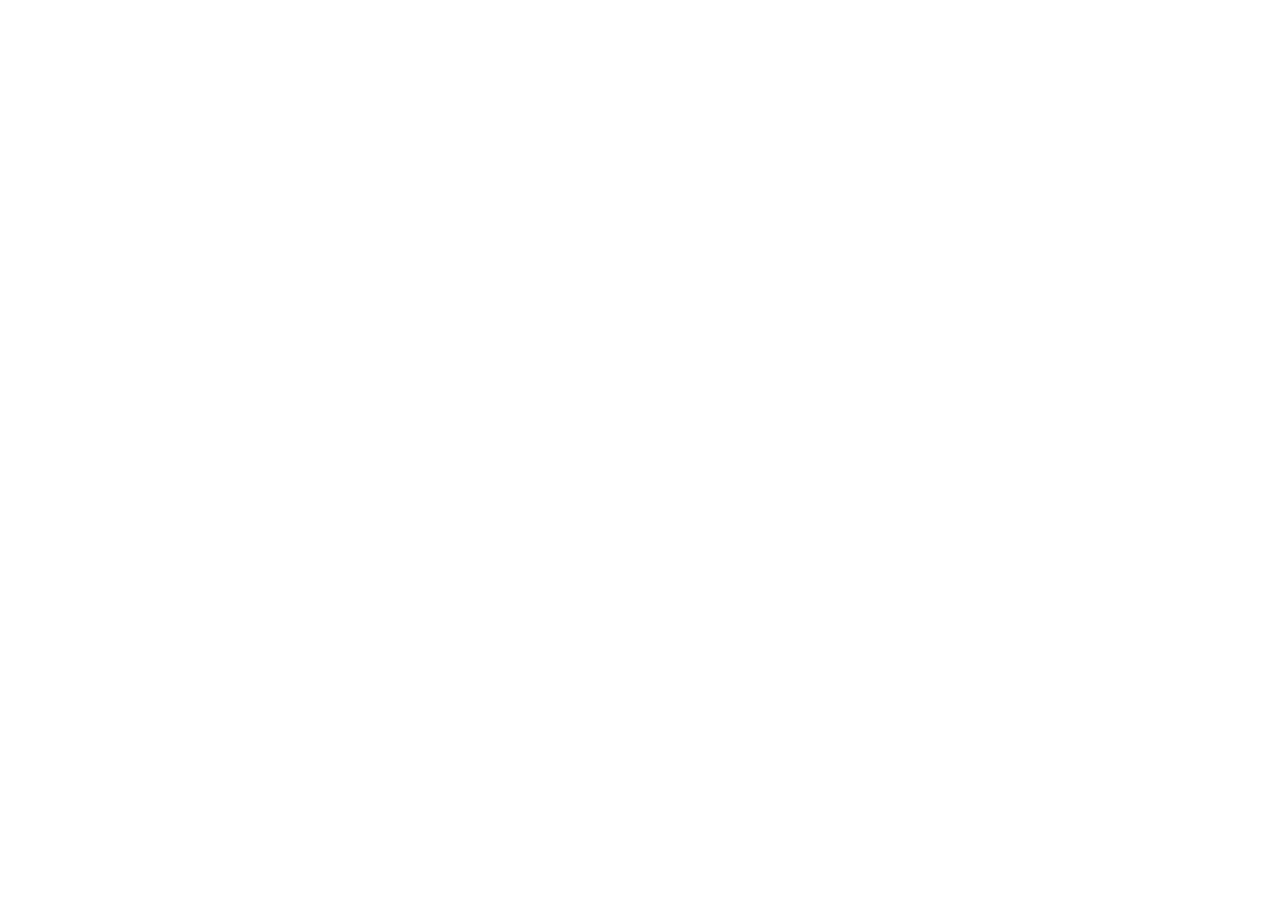
==== sample/index.html @ fa1d769b "docs: add browser sample" ====
<!doctype html>
<html lang="ja">
<head>
  <meta charset="utf-8">
  <meta name="viewport" content="width=device-width, initial-scale=1">
  <title>AppShell sample</title>
  <link rel="stylesheet" href="../src/00_tokens.css">
  <link rel="stylesheet" href="../src/ui-shell.css">
  <link rel="stylesheet" href="./sample.css">
</head>
<body>
  <div id="app-shell-root"></div>

  <script src="../src/shell_types.js"></script>
  <script src="../src/shell_events.js"></script>
  <script src="../src/shell_dom.js"></script>
  <script src="../src/shell_layout.js"></script>
  <script src="../src/shell_regions.js"></script>
  <script src="../src/shell_tabs.js"></script>
  <script src="../src/shell_activitybar.js"></script>
  <script src="../src/shell_shortcuts.js"></script>
  <script src="../src/app_shell.js"></script>
  <script src="./sample.js"></script>
</body>
</html>
---- src/00_tokens.css ----
.zui-shell {
  --surface-page: #fffefe;
  --surface-page2: #fcfcfc;
  --surface-base: #f2f2f2;
  --surface-subtle: #ffffff;
  --surface-hover: #ececf4;
  --surface-sidebar: #292941;
  --surface-workspace: #f7f5ff;
  --surface-workspace-rail: #e3e3f3;
  --surface-activity-icon: #474764;

  --text-primary: #4b4e63;
  --text-secondary: #9ca0b5;
  --text-muted: #767b93;
  --text-on-dark: #ffffff;

  --brand-700: #5e1ef6;
  --brand-600: #5e1ef6;
  --brand-100: #ebe6ff;
  --brand-500: #ec3691;

  --border-default: #c8cad8;
  --border-divider: #e4e6ef;

  --alpha-shadow-06: rgba(0, 0, 0, 0.06);
  --shadow-soft-weak: 0 4px 12px var(--alpha-shadow-06);

  --zui-font-sans: system-ui, -apple-system, "Segoe UI", Roboto, "Noto Sans JP", sans-serif;
  --zui-font-mono: ui-monospace, SFMono-Regular, Menlo, Consolas, monospace;
}
---- src/ui-shell.css ----
.zui-shell {
  --zui-activitybar-width: 52px;
  --zui-sidebar-width: 280px;
  --zui-right-panel-width: 320px;
  --zui-bottom-panel-height: 220px;
  --zui-topbar-height: 40px;
  --zui-statusbar-height: 24px;
  --zui-topbar-track: 0px;
  --zui-activitybar-track: 0px;
  --zui-sidebar-track: 0px;
  --zui-right-panel-track: 0px;
  --zui-bottom-panel-track: 0px;
  --zui-statusbar-track: 0px;

  width: 100%;
  min-width: 0;
  min-height: 100vh;
  display: grid;
  grid-template-columns:
    var(--zui-activitybar-track)
    var(--zui-sidebar-track)
    minmax(0, 1fr)
    var(--zui-right-panel-track);
  grid-template-rows:
    var(--zui-topbar-track)
    minmax(0, 1fr)
    var(--zui-bottom-panel-track)
    var(--zui-statusbar-track);
  grid-template-areas:
    "topbar topbar topbar topbar"
    "activity sidebar main right"
    "activity sidebar bottom right"
    "status status status status";
  overflow: hidden;
  background: var(--surface-workspace);
  color: var(--text-primary);
  font-family: var(--zui-font-sans);
  font-size: 13px;
}

.zui-shell.has-topbar {
  --zui-topbar-track: var(--zui-topbar-height);
}

.zui-shell.has-activitybar {
  --zui-activitybar-track: var(--zui-activitybar-width);
}

.zui-shell.has-statusbar {
  --zui-statusbar-track: var(--zui-statusbar-height);
}

.zui-shell.is-sidebar-visible {
  --zui-sidebar-track: var(--zui-sidebar-width);
}

.zui-shell.is-right-panel-visible {
  --zui-right-panel-track: var(--zui-right-panel-width);
}

.zui-shell.is-bottom-panel-visible {
  --zui-bottom-panel-track: var(--zui-bottom-panel-height);
}

.zui-shell.is-bottom-panel-justify {
  grid-template-areas:
    "topbar topbar topbar topbar"
    "activity sidebar main right"
    "activity bottom bottom bottom"
    "status status status status";
}

.zui-shell__topbar {
  grid-area: topbar;
  min-width: 0;
  display: flex;
  align-items: center;
  justify-content: space-between;
  border-bottom: 1px solid var(--border-divider);
  background: var(--surface-workspace-rail);
}

.zui-shell__activitybar {
  grid-area: activity;
  min-width: 0;
  min-height: 0;
  padding: 5px 3px;
  display: flex;
  flex-direction: column;
  gap: 10px;
  overflow: hidden;
  border-right: 1px solid var(--border-default);
  background: var(--surface-sidebar);
  color: var(--text-on-dark);
  contain: paint;
  isolation: isolate;
}

.zui-shell__sidebar {
  grid-area: sidebar;
  position: relative;
  min-width: 0;
  min-height: 0;
  overflow: hidden;
  border-right: 1px solid var(--border-default);
  background: var(--surface-workspace);
}

.zui-shell__main {
  grid-area: main;
  min-width: 0;
  min-height: 0;
  display: grid;
  grid-template-rows: auto minmax(0, 1fr);
  overflow: hidden;
  background: var(--surface-workspace);
}

.zui-shell__right-panel {
  grid-area: right;
  position: relative;
  min-width: 0;
  min-height: 0;
  overflow: hidden;
  border-left: 1px solid var(--border-default);
  background: var(--surface-workspace-rail);
}

.zui-shell__bottom-panel {
  grid-area: bottom;
  grid-column: 3 / 4;
  position: relative;
  min-width: 0;
  min-height: 0;
  overflow: hidden;
  border-top: 1px solid var(--border-default);
  background: var(--surface-subtle);
}

.zui-shell.is-bottom-panel-justify .zui-shell__bottom-panel {
  grid-column: 2 / 5;
}

.zui-shell__statusbar {
  grid-area: status;
  min-width: 0;
  display: flex;
  align-items: center;
  justify-content: space-between;
  gap: 8px;
  padding: 0 8px;
  overflow: hidden;
  border-top: 1px solid var(--border-divider);
  background: var(--surface-base);
  font-size: 12px;
}

.zui-shell__region-content {
  min-width: 0;
  min-height: 0;
}

.zui-shell__topbar > .zui-shell__region-content,
.zui-shell__statusbar > .zui-shell__region-content {
  flex: 1 1 auto;
  overflow: hidden;
}

.zui-shell__activitybar > .zui-shell__region-content {
  flex: 0 0 auto;
}

.zui-shell__main-content,
.zui-shell__bottom-panel > .zui-shell__region-content,
.zui-shell__right-panel > .zui-shell__region-content,
.zui-shell__sidebar > .zui-shell__region-content {
  width: 100%;
  height: 100%;
  overflow: auto;
}

.zui-shell__tabbar {
  min-width: 0;
  min-height: 40px;
  display: flex;
  align-items: stretch;
  justify-content: space-between;
  overflow: hidden;
  border-bottom: 0;
  background: var(--surface-workspace-rail);
  user-select: none;
}

.zui-shell__tabs {
  min-width: 0;
  display: flex;
  align-items: stretch;
  overflow-x: auto;
  overflow-y: hidden;
  scrollbar-width: thin;
}

.zui-shell__tab {
  flex: 0 1 220px;
  min-width: 120px;
  max-width: 280px;
  height: 40px;
  display: flex;
  align-items: stretch;
  border-right: 1px solid var(--border-divider);
  background: var(--surface-workspace-rail);
}

.zui-shell__tab.is-active {
  position: relative;
  z-index: 1;
  margin-bottom: -1px;
  border-top: 1px solid var(--border-default);
  border-right: 1px solid var(--border-default);
  border-bottom: 1px solid var(--surface-subtle);
  border-left: 1px solid var(--border-default);
  border-top-left-radius: 12px;
  border-top-right-radius: 12px;
  background: var(--surface-subtle);
}

.zui-shell__tab-activate {
  min-width: 0;
  flex: 1 1 auto;
  display: flex;
  align-items: center;
  gap: 8px;
  padding: 0 10px;
  overflow: hidden;
  border: 0;
  border-radius: inherit;
  background: transparent;
  color: inherit;
  font: inherit;
  cursor: pointer;
}

.zui-shell__tab-title {
  min-width: 0;
  flex: 1 1 auto;
  overflow: hidden;
  text-align: left;
  text-overflow: ellipsis;
  white-space: nowrap;
  font-size: 12px;
}

.zui-shell__tab-icon,
.zui-shell__command-icon,
.zui-shell__activity-icon {
  flex: 0 0 auto;
  width: 18px;
  height: 18px;
  display: block;
  object-fit: contain;
}

.zui-shell__tab-dirty {
  flex: 0 0 auto;
  color: var(--brand-500);
  font-size: 15px;
  line-height: 1;
}

.zui-shell__tab-badge,
.zui-shell__activity-badge {
  min-width: 16px;
  padding: 1px 4px;
  border-radius: 8px;
  background: var(--brand-600);
  color: var(--text-on-dark);
  font-size: 10px;
  line-height: 14px;
  text-align: center;
}

.zui-shell__tab-close,
.zui-shell__command,
.zui-shell__activity {
  border: 0;
  font-family: var(--zui-font-sans);
  cursor: pointer;
}

.zui-shell__tab-close {
  flex: 0 0 auto;
  width: 28px;
  padding: 0;
  border-radius: 0 10px 0 0;
  background: transparent;
  color: inherit;
  font-size: 16px;
  opacity: 0.66;
}

.zui-shell__tab-close:hover {
  background: var(--surface-hover);
  opacity: 1;
}

.zui-shell__commands,
.zui-shell__status-items {
  min-width: 0;
  display: flex;
  align-items: center;
  gap: 4px;
}

.zui-shell__tabbar > .zui-shell__commands {
  flex: 0 0 auto;
  padding: 4px 8px;
}

.zui-shell__command {
  min-width: 32px;
  min-height: 32px;
  display: inline-flex;
  align-items: center;
  justify-content: center;
  gap: 6px;
  padding: 4px 8px;
  border-radius: 8px;
  background: transparent;
  color: inherit;
}

.zui-shell__command:hover:not(:disabled) {
  background: var(--surface-hover);
}

.zui-shell__command:disabled {
  cursor: default;
  opacity: 0.45;
}

.zui-shell__activities {
  flex: 1 1 auto;
  min-height: 0;
  display: flex;
  flex-direction: column;
  align-items: stretch;
  gap: 6px;
}

.zui-shell__activity {
  position: relative;
  width: 100%;
  min-height: 50px;
  display: inline-flex;
  align-items: center;
  justify-content: center;
  padding: 3px 2px;
  border: 1px solid transparent;
  border-radius: 16px;
  background: transparent;
  color: var(--text-on-dark);
}

.zui-shell__activity:hover:not(:disabled) {
  background: rgba(255, 255, 255, 0.10);
}

.zui-shell__activity.is-active {
  border-color: var(--brand-600);
  background: var(--surface-subtle);
  box-shadow: var(--shadow-soft-weak);
}

.zui-shell__activity.is-active .zui-shell__activity-icon,
.zui-shell__activity.is-active .zui-shell__activity-fallback {
  background: var(--brand-600);
  color: var(--text-on-dark);
}

.zui-shell__activity-icon,
.zui-shell__activity-fallback {
  width: 32px;
  height: 32px;
  display: inline-flex;
  align-items: center;
  justify-content: center;
  border-radius: 10px;
  background: var(--surface-activity-icon);
  color: var(--text-on-dark);
  font-size: 12px;
  font-weight: 700;
}

.zui-shell__activity-icon {
  padding: 7px;
}

.zui-shell__activity-badge {
  position: absolute;
  right: 2px;
  bottom: 2px;
}

.zui-shell__status-item {
  min-width: 0;
  overflow: hidden;
  text-overflow: ellipsis;
  white-space: nowrap;
}

.zui-shell__resizer {
  position: absolute;
  z-index: 5;
}

.zui-shell__resizer--sidebar {
  top: 0;
  right: 0;
  width: 8px;
  height: 100%;
  cursor: ew-resize;
}

.zui-shell__resizer--right {
  top: 0;
  left: 0;
  width: 8px;
  height: 100%;
  cursor: ew-resize;
}

.zui-shell__resizer--bottom {
  top: 0;
  left: 0;
  width: 100%;
  height: 8px;
  cursor: ns-resize;
}

.zui-shell__resizer:hover {
  background: rgba(94, 30, 246, 0.18);
}

.zui-shell :is(button, [tabindex]):focus-visible {
  outline: 2px solid var(--brand-600);
  outline-offset: -2px;
}

.zui-shell-resizing {
  cursor: default;
  user-select: none;
}

.zui-shell [hidden] {
  display: none !important;
}
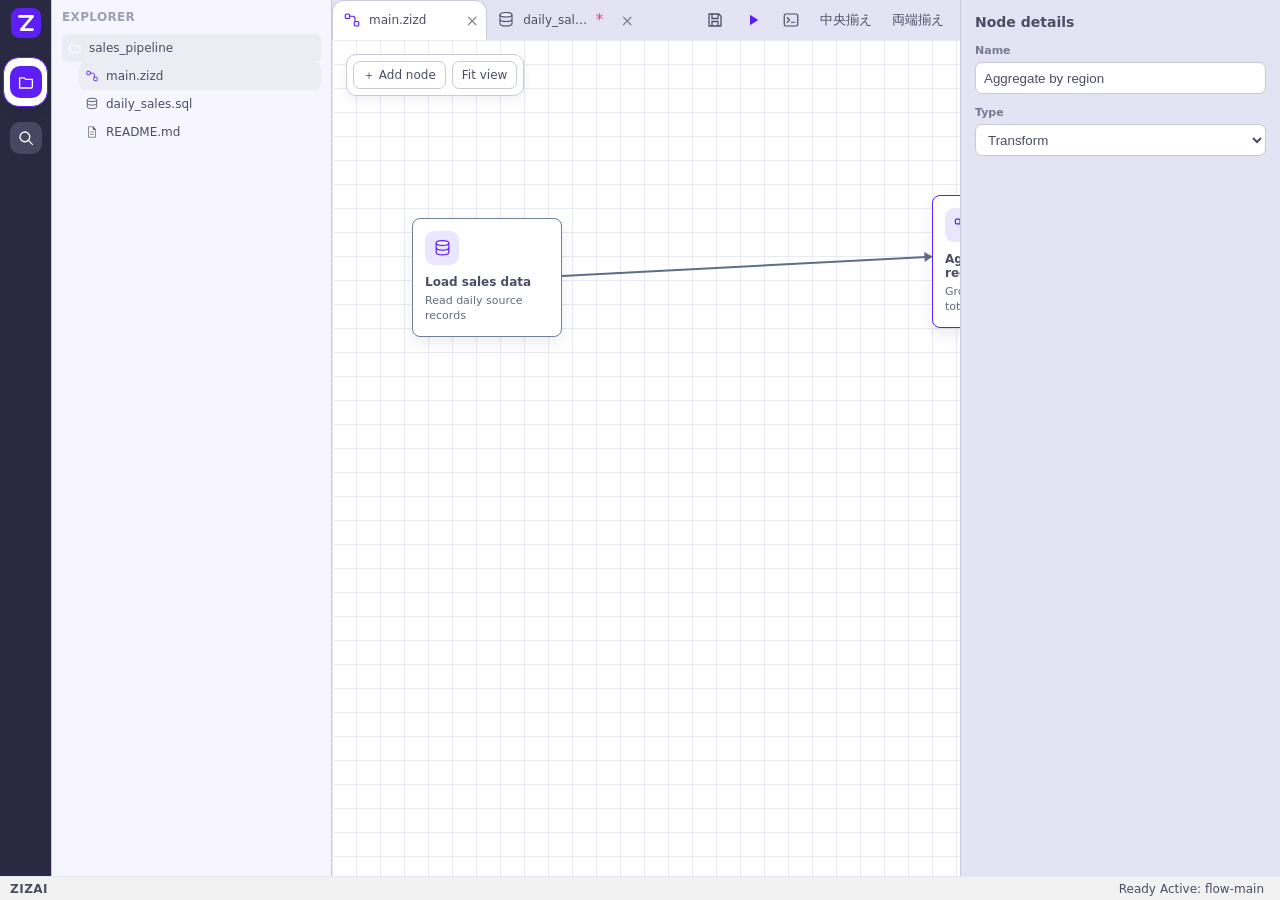
==== commit 03d5003d: "feat: add generic tab interactions" ====
--- a/sample/index.html
+++ b/sample/index.html
@@ -17,6 +17,7 @@
   <script src="../src/shell_layout.js"></script>
   <script src="../src/shell_regions.js"></script>
   <script src="../src/shell_tabs.js"></script>
+  <script src="../src/shell_tab_interactions.js"></script>
   <script src="../src/shell_activitybar.js"></script>
   <script src="../src/shell_shortcuts.js"></script>
   <script src="../src/app_shell.js"></script>
--- a/src/ui-shell.css
+++ b/src/ui-shell.css
@@ -303,6 +303,40 @@
   opacity: 1;
 }
 
+.zui-shell__tab-context-menu {
+  position: fixed;
+  z-index: 1000;
+  min-width: 160px;
+  padding: 4px;
+  display: flex;
+  flex-direction: column;
+  gap: 2px;
+  border: 1px solid var(--border-default);
+  border-radius: 8px;
+  background: var(--surface-base);
+  box-shadow: var(--shadow-soft-weak);
+}
+
+.zui-shell__tab-context-menu-item {
+  border: 0;
+  border-radius: 6px;
+  padding: 6px 10px;
+  background: transparent;
+  color: inherit;
+  font: inherit;
+  text-align: left;
+  cursor: pointer;
+}
+
+.zui-shell__tab-context-menu-item:hover:not(:disabled) {
+  background: var(--surface-hover);
+}
+
+.zui-shell__tab-context-menu-item:disabled {
+  cursor: default;
+  opacity: 0.45;
+}
+
 .zui-shell__commands,
 .zui-shell__status-items {
   min-width: 0;
--- a/sample/sample.css
+++ b/sample/sample.css
@@ -0,0 +1,279 @@
+* {
+  box-sizing: border-box;
+}
+
+html,
+body,
+#app-shell-root {
+  width: 100%;
+  height: 100%;
+  margin: 0;
+  overflow: hidden;
+}
+
+body {
+  background: #f7f5ff;
+}
+
+#app-shell-root .zui-shell {
+  min-height: 100%;
+  height: 100%;
+}
+
+.sample-brand {
+  width: 100%;
+  min-height: 42px;
+  display: flex;
+  align-items: center;
+  justify-content: center;
+  padding: 2px 0 8px;
+}
+
+.sample-brand img {
+  width: 30px;
+  height: 30px;
+}
+
+.sample-sidebar {
+  min-height: 100%;
+  padding: 10px;
+  color: #4b4e63;
+  background: #f7f5ff;
+}
+
+.sample-section-title {
+  margin: 0 0 10px;
+  font-size: 12px;
+  font-weight: 700;
+  letter-spacing: 0.03em;
+  color: #9ca0b5;
+  text-transform: uppercase;
+}
+
+.sample-tree,
+.sample-tree ul {
+  margin: 0;
+  padding: 0;
+  list-style: none;
+}
+
+.sample-tree ul {
+  padding-left: 17px;
+}
+
+.sample-tree-item {
+  min-height: 28px;
+  display: flex;
+  align-items: center;
+  gap: 7px;
+  padding: 4px 6px;
+  border-radius: 6px;
+  font-size: 12px;
+}
+
+.sample-tree-item:hover,
+.sample-tree-item.is-current {
+  background: #ececf4;
+}
+
+.sample-tree-item img {
+  width: 14px;
+  height: 14px;
+}
+
+.sample-canvas {
+  position: relative;
+  width: 100%;
+  height: 100%;
+  min-height: 0;
+  overflow: hidden;
+  background-color: #ffffff;
+  background-image:
+    linear-gradient(#e8eaf2 1px, transparent 1px),
+    linear-gradient(90deg, #e8eaf2 1px, transparent 1px);
+  background-size: 24px 24px;
+}
+
+.sample-canvas-toolbar {
+  position: absolute;
+  top: 14px;
+  left: 14px;
+  z-index: 2;
+  display: flex;
+  align-items: center;
+  gap: 6px;
+  padding: 6px;
+  border: 1px solid #c8cad8;
+  border-radius: 10px;
+  background: rgba(255, 255, 255, 0.94);
+  box-shadow: 0 4px 12px rgba(0, 0, 0, 0.06);
+}
+
+.sample-canvas-toolbar button {
+  height: 28px;
+  padding: 0 9px;
+  border: 1px solid #c8cad8;
+  border-radius: 7px;
+  background: #ffffff;
+  color: #4b4e63;
+  font: 12px system-ui, sans-serif;
+}
+
+.sample-flow-line {
+  position: absolute;
+  top: 235px;
+  left: 230px;
+  width: 370px;
+  height: 2px;
+  background: #5c6f88;
+  transform: rotate(-3deg);
+  transform-origin: left center;
+}
+
+.sample-flow-line::after {
+  content: "";
+  position: absolute;
+  top: -4px;
+  right: -1px;
+  border-top: 5px solid transparent;
+  border-bottom: 5px solid transparent;
+  border-left: 8px solid #5c6f88;
+}
+
+.sample-node {
+  position: absolute;
+  width: 150px;
+  min-height: 112px;
+  padding: 12px;
+  border: 1px solid #6f8099;
+  border-radius: 8px;
+  background: #ffffff;
+  box-shadow: 0 6px 16px rgba(0, 0, 0, 0.08);
+}
+
+.sample-node--source {
+  top: 178px;
+  left: 80px;
+}
+
+.sample-node--transform {
+  top: 155px;
+  left: 600px;
+  border-color: #5e1ef6;
+}
+
+.sample-node-icon {
+  width: 34px;
+  height: 34px;
+  display: flex;
+  align-items: center;
+  justify-content: center;
+  margin-bottom: 10px;
+  border-radius: 9px;
+  background: #ebe6ff;
+}
+
+.sample-node-icon img {
+  width: 19px;
+  height: 19px;
+}
+
+.sample-node-title {
+  font-size: 12px;
+  font-weight: 700;
+  color: #4b4e63;
+}
+
+.sample-node-description {
+  margin-top: 4px;
+  color: #626b7b;
+  font-size: 11px;
+  line-height: 1.4;
+}
+
+.sample-text-editor {
+  width: 100%;
+  height: 100%;
+  display: flex;
+  flex-direction: column;
+  background: #ffffff;
+}
+
+.sample-text-path {
+  flex: 0 0 auto;
+  padding: 8px 12px;
+  border-bottom: 1px solid #e4e6ef;
+  background: #f9fafe;
+  color: #9ca0b5;
+  font-size: 12px;
+}
+
+.sample-code {
+  flex: 1 1 auto;
+  margin: 0;
+  padding: 16px;
+  overflow: auto;
+  color: #1f2937;
+  background: #ffffff;
+  font: 12px/1.55 Consolas, "Courier New", monospace;
+  white-space: pre;
+}
+
+.sample-properties {
+  height: 100%;
+  padding: 14px;
+  background: #e3e3f3;
+  color: #4b4e63;
+}
+
+.sample-properties h2 {
+  margin: 0 0 14px;
+  font-size: 14px;
+}
+
+.sample-field {
+  display: grid;
+  gap: 5px;
+  margin-bottom: 12px;
+}
+
+.sample-field label {
+  color: #767b93;
+  font-size: 11px;
+  font-weight: 700;
+}
+
+.sample-field input,
+.sample-field select {
+  width: 100%;
+  height: 32px;
+  padding: 0 8px;
+  border: 1px solid #c8cad8;
+  border-radius: 7px;
+  background: #ffffff;
+  color: #4b4e63;
+}
+
+.sample-terminal {
+  height: 100%;
+  padding: 12px;
+  overflow: auto;
+  background: #ffffff;
+  color: #4b4e63;
+  font: 12px/1.5 Consolas, monospace;
+}
+
+.sample-terminal-line {
+  display: flex;
+  gap: 8px;
+}
+
+.sample-terminal-time {
+  color: #9ca0b5;
+}
+
+.sample-status-brand {
+  padding-left: 2px;
+  font-weight: 700;
+  letter-spacing: 0.04em;
+}
